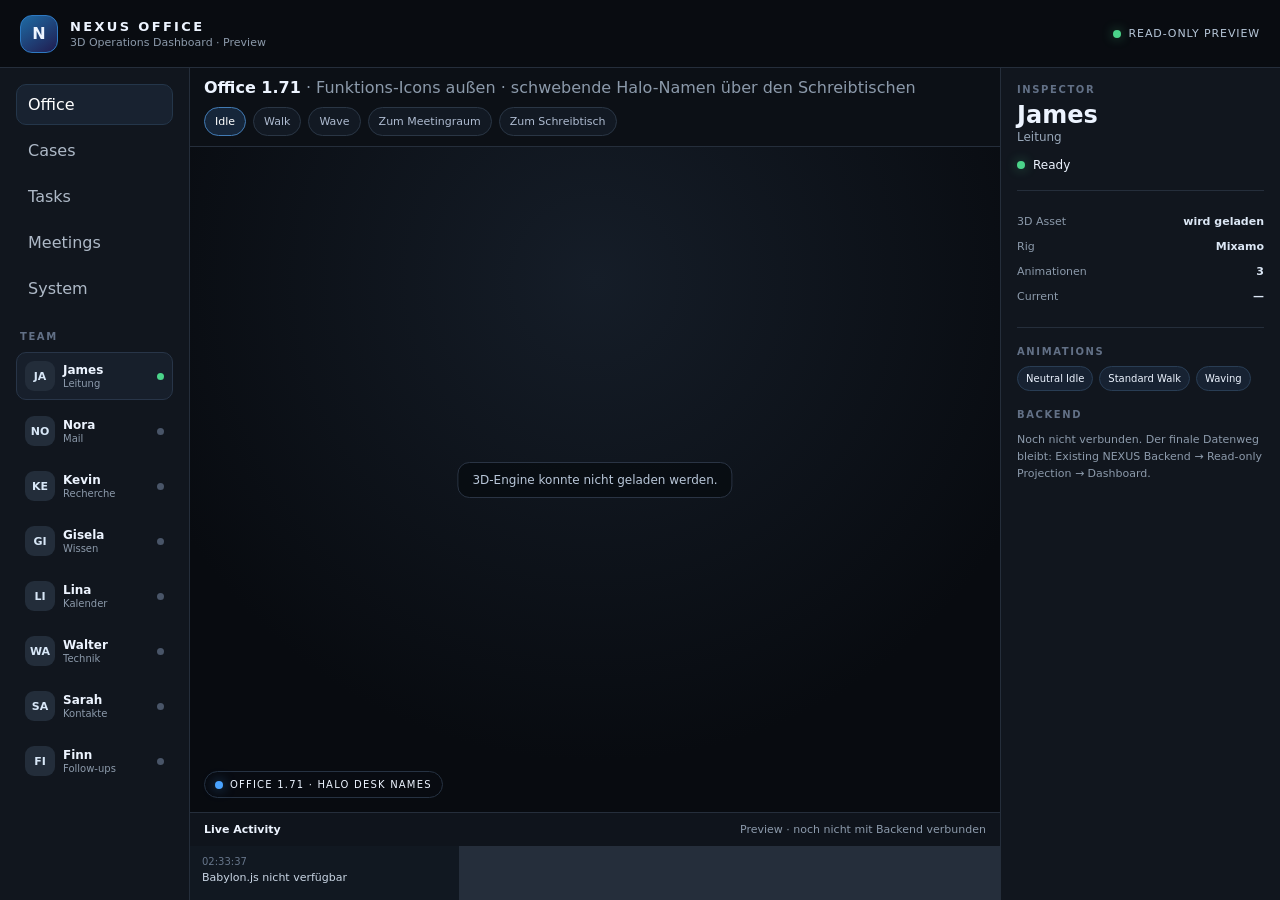
==== v17.html @ 591e938f "Office 1.71 hovering holographic desk names" ====
<!doctype html>
<html lang="de">
<head>
  <meta charset="utf-8" />
  <meta name="viewport" content="width=device-width,initial-scale=1,viewport-fit=cover" />
  <meta http-equiv="Cache-Control" content="no-cache, no-store, must-revalidate" />
  <meta http-equiv="Pragma" content="no-cache" />
  <meta http-equiv="Expires" content="0" />
  <title>NEXUS Office Dashboard 1.71</title>
  <link rel="stylesheet" href="./styles.css?v=171" />
</head>
<body>
  <div id="app">
    <header class="topbar">
      <div class="brand">
        <div class="brand-mark">N</div>
        <div>
          <div class="brand-title">NEXUS OFFICE</div>
          <div class="brand-sub">3D Operations Dashboard · Preview</div>
        </div>
      </div>
      <div class="top-status"><span class="dot ok"></span><span>READ-ONLY PREVIEW</span></div>
    </header>

    <div class="layout">
      <aside class="sidebar">
        <nav class="nav">
          <button class="nav-item active" data-view="office">Office</button>
          <button class="nav-item" data-view="cases">Cases</button>
          <button class="nav-item" data-view="tasks">Tasks</button>
          <button class="nav-item" data-view="meetings">Meetings</button>
          <button class="nav-item" data-view="system">System</button>
        </nav>
        <div class="team-title">TEAM</div>
        <div class="team-list" id="teamList"></div>
      </aside>

      <main class="stage-wrap">
        <div class="stage-toolbar">
          <div><strong id="viewTitle">Office 1.71</strong><span class="muted"> · Funktions-Icons außen · schwebende Halo-Namen über den Schreibtischen</span></div>
          <div class="scene-actions">
            <button id="idleBtn" class="chip active">Idle</button>
            <button id="walkBtn" class="chip">Walk</button>
            <button id="waveBtn" class="chip">Wave</button>
            <button id="meetingBtn" class="chip">Zum Meetingraum</button>
            <button id="deskBtn" class="chip">Zum Schreibtisch</button>
          </div>
        </div>

        <div class="scene-panel">
          <canvas id="officeCanvas" aria-label="3D NEXUS Office"></canvas>
          <div id="loading" class="loading">3D-Engine wird gestartet …</div>
          <div class="scene-badge"><span class="dot live"></span>OFFICE 1.71 · HALO DESK NAMES</div>
        </div>

        <section class="activity">
          <div class="activity-head"><strong>Live Activity</strong><span class="muted">Preview · noch nicht mit Backend verbunden</span></div>
          <div id="activityFeed" class="activity-feed"></div>
        </section>
      </main>

      <aside class="inspector">
        <div class="inspector-kicker">INSPECTOR</div>
        <h2 id="inspectorName">James</h2>
        <div class="role" id="inspectorRole">Leitung</div>
        <div class="status-row"><span class="dot ok"></span><span id="inspectorStatus">Ready</span></div>
        <div class="divider"></div>
        <div class="kv"><span>3D Asset</span><strong id="assetState">wird geladen</strong></div>
        <div class="kv"><span>Rig</span><strong>Mixamo</strong></div>
        <div class="kv"><span>Animationen</span><strong>3</strong></div>
        <div class="kv"><span>Current</span><strong id="currentAnim">—</strong></div>
        <div class="divider"></div>
        <div class="inspector-section"><div class="label">ANIMATIONS</div><div class="pill-row"><span class="pill">Neutral Idle</span><span class="pill">Standard Walk</span><span class="pill">Waving</span></div></div>
        <div class="inspector-section"><div class="label">BACKEND</div><p class="muted small">Noch nicht verbunden. Der finale Datenweg bleibt: Existing NEXUS Backend → Read-only Projection → Dashboard.</p></div>
      </aside>
    </div>
  </div>

  <script src="https://cdn.babylonjs.com/babylon.js"></script>
  <script src="https://cdn.babylonjs.com/loaders/babylonjs.loaders.min.js"></script>
  <script defer src="./animation-fix.js?v=171"></script>
  <script defer src="./app.js?v=171"></script>
  <script defer src="./sketch-layout-v17.js?v=171"></script>
</body>
</html>
---- styles.css ----
:root{
  color-scheme: dark;
  --bg:#0a0d12;
  --panel:#11161e;
  --panel2:#151c26;
  --line:#252e3b;
  --text:#edf4ff;
  --muted:#8c9aab;
  --accent:#4aa3ff;
  --accent2:#7c5cff;
  --ok:#4bd48a;
  --warn:#f6c85f;
}
*{box-sizing:border-box}
html,body{margin:0;background:var(--bg);color:var(--text);font-family:Inter,ui-sans-serif,system-ui,-apple-system,BlinkMacSystemFont,"SF Pro Display","Segoe UI",sans-serif}
body{min-height:100vh}
button{font:inherit}
#app{min-height:100vh;display:flex;flex-direction:column}
.topbar{
  height:68px;display:flex;align-items:center;justify-content:space-between;
  padding:0 20px;border-bottom:1px solid var(--line);
  background:rgba(10,13,18,.94);backdrop-filter:blur(18px)
}
.brand{display:flex;align-items:center;gap:12px}
.brand-mark{
  width:38px;height:38px;border:1px solid #2e79c2;border-radius:12px;
  display:grid;place-items:center;font-weight:800;background:linear-gradient(145deg,#1e6ba4,#201b4f)
}
.brand-title{font-size:13px;font-weight:800;letter-spacing:.18em}
.brand-sub{font-size:11px;color:var(--muted);margin-top:2px}
.top-status{display:flex;gap:8px;align-items:center;color:#b7c7d9;font-size:11px;letter-spacing:.08em}
.dot{width:8px;height:8px;border-radius:50%;display:inline-block;background:#596474}
.dot.ok{background:var(--ok);box-shadow:0 0 12px rgba(75,212,138,.45)}
.dot.live{background:var(--accent);box-shadow:0 0 12px rgba(74,163,255,.5)}
.layout{display:grid;grid-template-columns:190px minmax(0,1fr) 280px;flex:1;min-height:0}
.sidebar,.inspector{background:var(--panel);padding:16px;border-color:var(--line)}
.sidebar{border-right:1px solid var(--line)}
.inspector{border-left:1px solid var(--line)}
.nav{display:grid;gap:5px}
.nav-item{text-align:left;border:1px solid transparent;background:transparent;color:#aeb9c7;padding:10px 11px;border-radius:10px;cursor:pointer}
.nav-item.active{color:white;background:#182230;border-color:#24364a}
.team-title,.inspector-kicker,.label{color:#627086;font-size:10px;font-weight:800;letter-spacing:.16em}
.team-title{margin:22px 4px 10px}
.team-list{display:grid;gap:7px}
.person{display:grid;grid-template-columns:30px 1fr auto;align-items:center;gap:8px;padding:8px;border:1px solid transparent;border-radius:10px;cursor:pointer}
.person:hover,.person.selected{background:#171f2b;border-color:#283548}
.avatar{width:30px;height:30px;border-radius:9px;display:grid;place-items:center;background:#232d3a;color:#d8e7f7;font-size:11px;font-weight:800}
.person-name{font-size:12px;font-weight:700}
.person-role{font-size:10px;color:var(--muted);margin-top:1px}
.person-state{width:7px;height:7px;border-radius:50%;background:#495568}
.person-state.ready{background:var(--ok)}
.stage-wrap{min-width:0;display:flex;flex-direction:column;background:#0c1016}
.stage-toolbar{min-height:54px;padding:10px 14px;display:flex;align-items:center;justify-content:space-between;border-bottom:1px solid var(--line);gap:10px;flex-wrap:wrap}
.scene-actions{display:flex;gap:7px;flex-wrap:wrap}
.chip{border:1px solid #2a3645;background:#121923;color:#aebbd0;padding:7px 10px;border-radius:999px;cursor:pointer;font-size:11px}
.chip:hover,.chip.active{border-color:#427bb4;color:#fff;background:#16263a}
.scene-panel{position:relative;min-height:560px;flex:1;background:radial-gradient(circle at 50% 20%,#151d28,#080b10 72%)}
#officeCanvas{display:block;width:100%;height:100%;min-height:560px;touch-action:none}
.loading{position:absolute;left:50%;top:50%;transform:translate(-50%,-50%);padding:10px 14px;border:1px solid #2a3444;background:rgba(8,12,17,.84);border-radius:12px;color:#b9c7d9;font-size:12px}
.scene-badge{position:absolute;left:14px;bottom:14px;background:rgba(8,12,17,.78);border:1px solid #263242;border-radius:999px;padding:7px 10px;font-size:10px;letter-spacing:.12em;display:flex;gap:7px;align-items:center}
.activity{border-top:1px solid var(--line);background:#0f141c}
.activity-head{display:flex;justify-content:space-between;padding:10px 14px;font-size:11px}
.activity-feed{display:grid;grid-template-columns:repeat(3,minmax(0,1fr));gap:1px;background:var(--line)}
.activity-item{background:#111821;padding:10px 12px;min-height:54px}
.activity-time{font-size:10px;color:#66758a}
.activity-text{font-size:11px;margin-top:4px;color:#c9d5e4}
.muted{color:var(--muted)}
.small{font-size:11px;line-height:1.55}
.inspector h2{font-size:24px;margin:6px 0 0}
.role{color:#98a7b9;font-size:12px;margin-top:1px}
.status-row{display:flex;align-items:center;gap:8px;margin-top:14px;font-size:12px}
.divider{height:1px;background:var(--line);margin:18px 0}
.kv{display:flex;justify-content:space-between;gap:10px;font-size:11px;padding:6px 0}
.kv span{color:var(--muted)}
.kv strong{font-weight:700;color:#dce7f5}
.inspector-section{margin-top:18px}
.pill-row{display:flex;flex-wrap:wrap;gap:6px;margin-top:9px}
.pill{font-size:10px;padding:6px 8px;border-radius:999px;background:#172232;border:1px solid #293d54}
@media (max-width:980px){
  .layout{grid-template-columns:150px minmax(0,1fr)}
  .inspector{display:none}
}
@media (max-width:700px){
  .topbar{height:auto;min-height:64px;padding:12px}
  .brand-sub{display:none}
  .layout{display:block}
  .sidebar{border-right:none;border-bottom:1px solid var(--line);padding:10px}
  .nav{display:flex;overflow-x:auto}
  .nav-item{white-space:nowrap}
  .team-title,.team-list{display:none}
  .stage-toolbar{align-items:flex-start}
  .scene-panel,#officeCanvas{min-height:470px}
  .activity-feed{grid-template-columns:1fr}
}
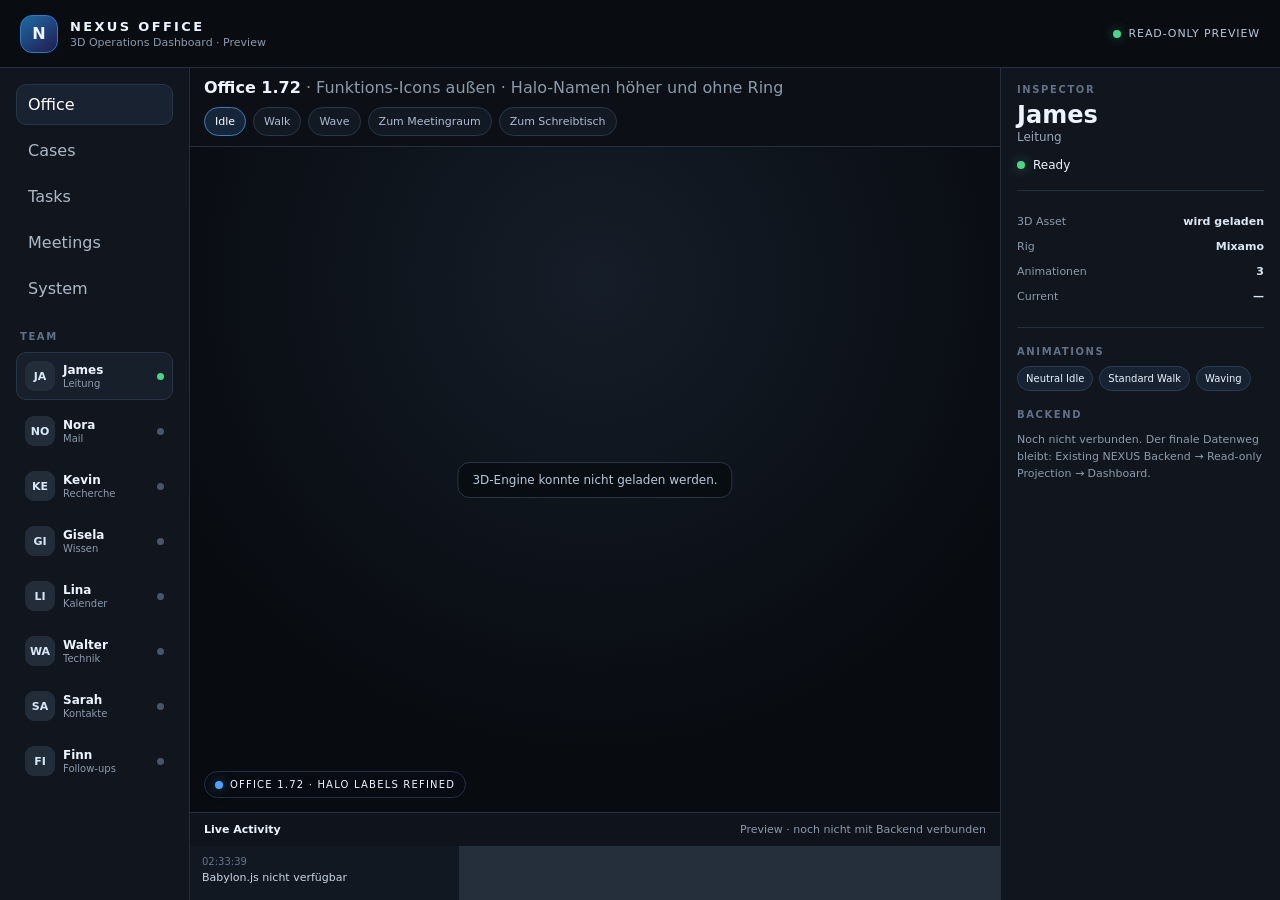
==== commit fae7f708: "Office 1.72 raise halo names and remove ring" ====
--- a/v17.html
+++ b/v17.html
@@ -6,8 +6,8 @@
   <meta http-equiv="Cache-Control" content="no-cache, no-store, must-revalidate" />
   <meta http-equiv="Pragma" content="no-cache" />
   <meta http-equiv="Expires" content="0" />
-  <title>NEXUS Office Dashboard 1.71</title>
-  <link rel="stylesheet" href="./styles.css?v=171" />
+  <title>NEXUS Office Dashboard 1.72</title>
+  <link rel="stylesheet" href="./styles.css?v=172" />
 </head>
 <body>
   <div id="app">
@@ -37,7 +37,7 @@
 
       <main class="stage-wrap">
         <div class="stage-toolbar">
-          <div><strong id="viewTitle">Office 1.71</strong><span class="muted"> · Funktions-Icons außen · schwebende Halo-Namen über den Schreibtischen</span></div>
+          <div><strong id="viewTitle">Office 1.72</strong><span class="muted"> · Funktions-Icons außen · Halo-Namen höher und ohne Ring</span></div>
           <div class="scene-actions">
             <button id="idleBtn" class="chip active">Idle</button>
             <button id="walkBtn" class="chip">Walk</button>
@@ -50,7 +50,7 @@
         <div class="scene-panel">
           <canvas id="officeCanvas" aria-label="3D NEXUS Office"></canvas>
           <div id="loading" class="loading">3D-Engine wird gestartet …</div>
-          <div class="scene-badge"><span class="dot live"></span>OFFICE 1.71 · HALO DESK NAMES</div>
+          <div class="scene-badge"><span class="dot live"></span>OFFICE 1.72 · HALO LABELS REFINED</div>
         </div>
 
         <section class="activity">
@@ -78,8 +78,8 @@
 
   <script src="https://cdn.babylonjs.com/babylon.js"></script>
   <script src="https://cdn.babylonjs.com/loaders/babylonjs.loaders.min.js"></script>
-  <script defer src="./animation-fix.js?v=171"></script>
-  <script defer src="./app.js?v=171"></script>
-  <script defer src="./sketch-layout-v17.js?v=171"></script>
+  <script defer src="./animation-fix.js?v=172"></script>
+  <script defer src="./app.js?v=172"></script>
+  <script defer src="./sketch-layout-v17.js?v=172"></script>
 </body>
 </html>
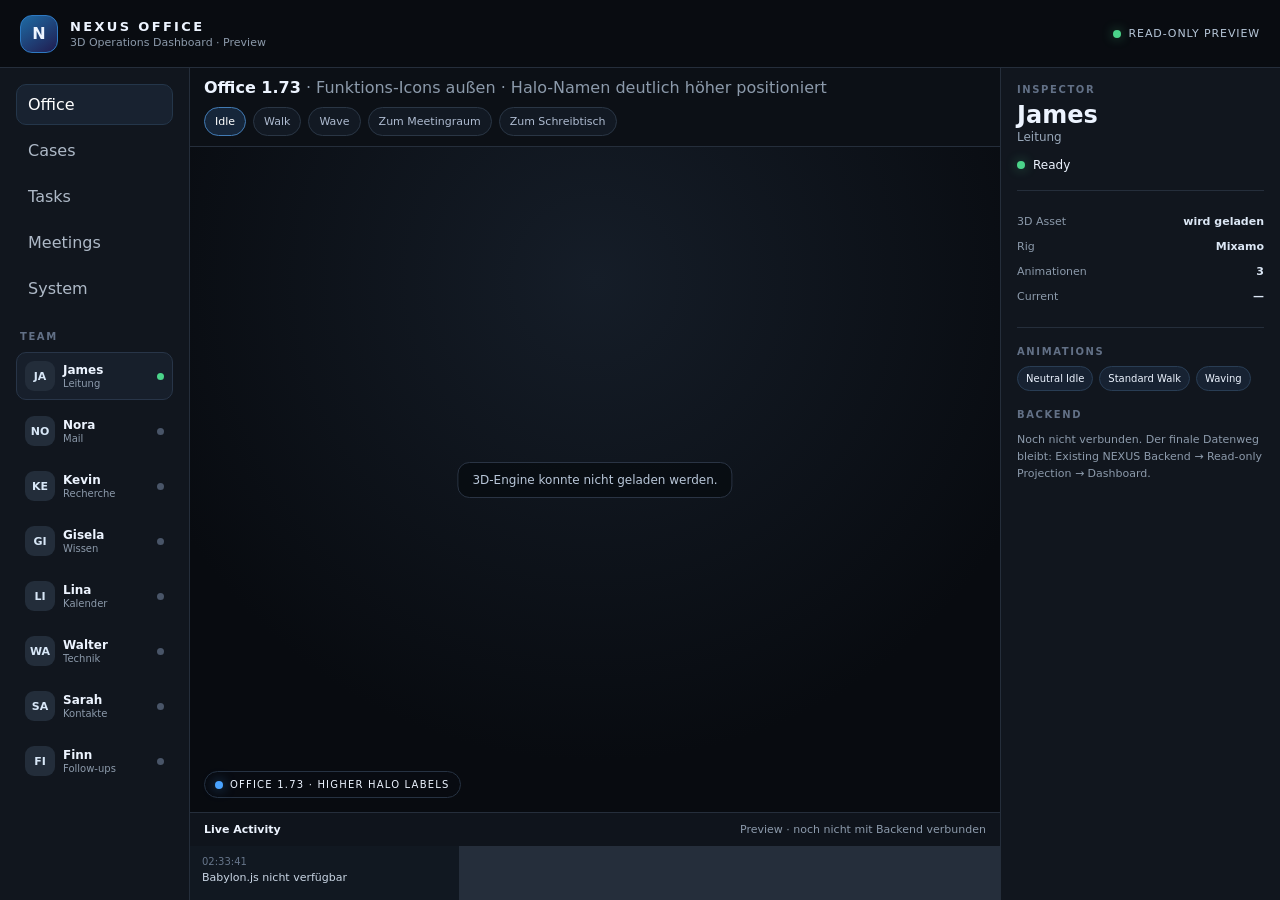
==== commit ff87fef1: "Office 1.73 raise halo labels higher" ====
--- a/v17.html
+++ b/v17.html
@@ -6,8 +6,8 @@
   <meta http-equiv="Cache-Control" content="no-cache, no-store, must-revalidate" />
   <meta http-equiv="Pragma" content="no-cache" />
   <meta http-equiv="Expires" content="0" />
-  <title>NEXUS Office Dashboard 1.72</title>
-  <link rel="stylesheet" href="./styles.css?v=172" />
+  <title>NEXUS Office Dashboard 1.73</title>
+  <link rel="stylesheet" href="./styles.css?v=173" />
 </head>
 <body>
   <div id="app">
@@ -37,7 +37,7 @@
 
       <main class="stage-wrap">
         <div class="stage-toolbar">
-          <div><strong id="viewTitle">Office 1.72</strong><span class="muted"> · Funktions-Icons außen · Halo-Namen höher und ohne Ring</span></div>
+          <div><strong id="viewTitle">Office 1.73</strong><span class="muted"> · Funktions-Icons außen · Halo-Namen deutlich höher positioniert</span></div>
           <div class="scene-actions">
             <button id="idleBtn" class="chip active">Idle</button>
             <button id="walkBtn" class="chip">Walk</button>
@@ -50,7 +50,7 @@
         <div class="scene-panel">
           <canvas id="officeCanvas" aria-label="3D NEXUS Office"></canvas>
           <div id="loading" class="loading">3D-Engine wird gestartet …</div>
-          <div class="scene-badge"><span class="dot live"></span>OFFICE 1.72 · HALO LABELS REFINED</div>
+          <div class="scene-badge"><span class="dot live"></span>OFFICE 1.73 · HIGHER HALO LABELS</div>
         </div>
 
         <section class="activity">
@@ -78,8 +78,8 @@
 
   <script src="https://cdn.babylonjs.com/babylon.js"></script>
   <script src="https://cdn.babylonjs.com/loaders/babylonjs.loaders.min.js"></script>
-  <script defer src="./animation-fix.js?v=172"></script>
-  <script defer src="./app.js?v=172"></script>
-  <script defer src="./sketch-layout-v17.js?v=172"></script>
+  <script defer src="./animation-fix.js?v=173"></script>
+  <script defer src="./app.js?v=173"></script>
+  <script defer src="./sketch-layout-v17.js?v=173"></script>
 </body>
 </html>
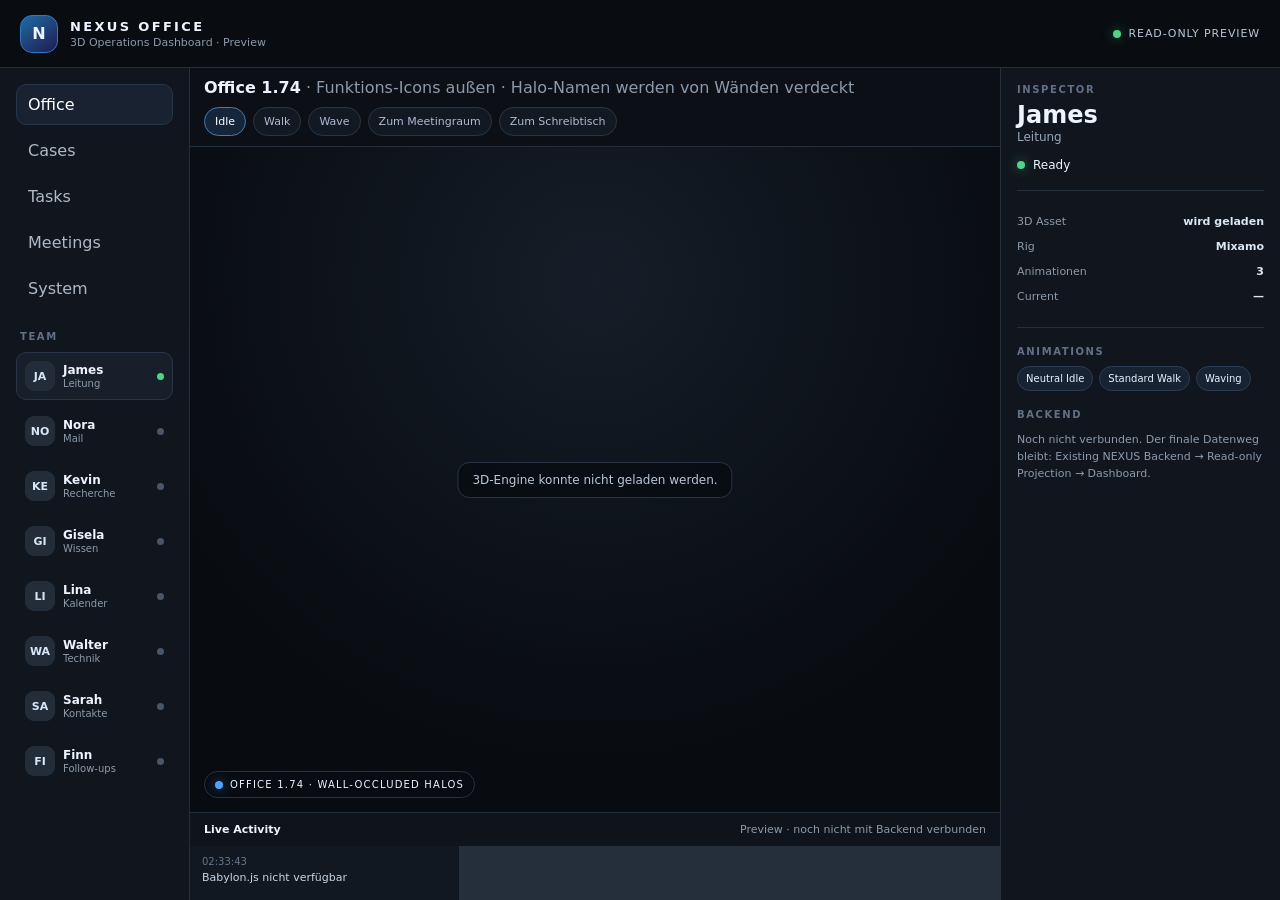
==== commit cc8bfaf3: "Office 1.74 occlude halo names behind walls" ====
--- a/v17.html
+++ b/v17.html
@@ -6,8 +6,8 @@
   <meta http-equiv="Cache-Control" content="no-cache, no-store, must-revalidate" />
   <meta http-equiv="Pragma" content="no-cache" />
   <meta http-equiv="Expires" content="0" />
-  <title>NEXUS Office Dashboard 1.73</title>
-  <link rel="stylesheet" href="./styles.css?v=173" />
+  <title>NEXUS Office Dashboard 1.74</title>
+  <link rel="stylesheet" href="./styles.css?v=174" />
 </head>
 <body>
   <div id="app">
@@ -37,7 +37,7 @@
 
       <main class="stage-wrap">
         <div class="stage-toolbar">
-          <div><strong id="viewTitle">Office 1.73</strong><span class="muted"> · Funktions-Icons außen · Halo-Namen deutlich höher positioniert</span></div>
+          <div><strong id="viewTitle">Office 1.74</strong><span class="muted"> · Funktions-Icons außen · Halo-Namen werden von Wänden verdeckt</span></div>
           <div class="scene-actions">
             <button id="idleBtn" class="chip active">Idle</button>
             <button id="walkBtn" class="chip">Walk</button>
@@ -50,7 +50,7 @@
         <div class="scene-panel">
           <canvas id="officeCanvas" aria-label="3D NEXUS Office"></canvas>
           <div id="loading" class="loading">3D-Engine wird gestartet …</div>
-          <div class="scene-badge"><span class="dot live"></span>OFFICE 1.73 · HIGHER HALO LABELS</div>
+          <div class="scene-badge"><span class="dot live"></span>OFFICE 1.74 · WALL-OCCLUDED HALOS</div>
         </div>
 
         <section class="activity">
@@ -78,8 +78,8 @@
 
   <script src="https://cdn.babylonjs.com/babylon.js"></script>
   <script src="https://cdn.babylonjs.com/loaders/babylonjs.loaders.min.js"></script>
-  <script defer src="./animation-fix.js?v=173"></script>
-  <script defer src="./app.js?v=173"></script>
-  <script defer src="./sketch-layout-v17.js?v=173"></script>
+  <script defer src="./animation-fix.js?v=174"></script>
+  <script defer src="./app.js?v=174"></script>
+  <script defer src="./sketch-layout-v17.js?v=174"></script>
 </body>
 </html>
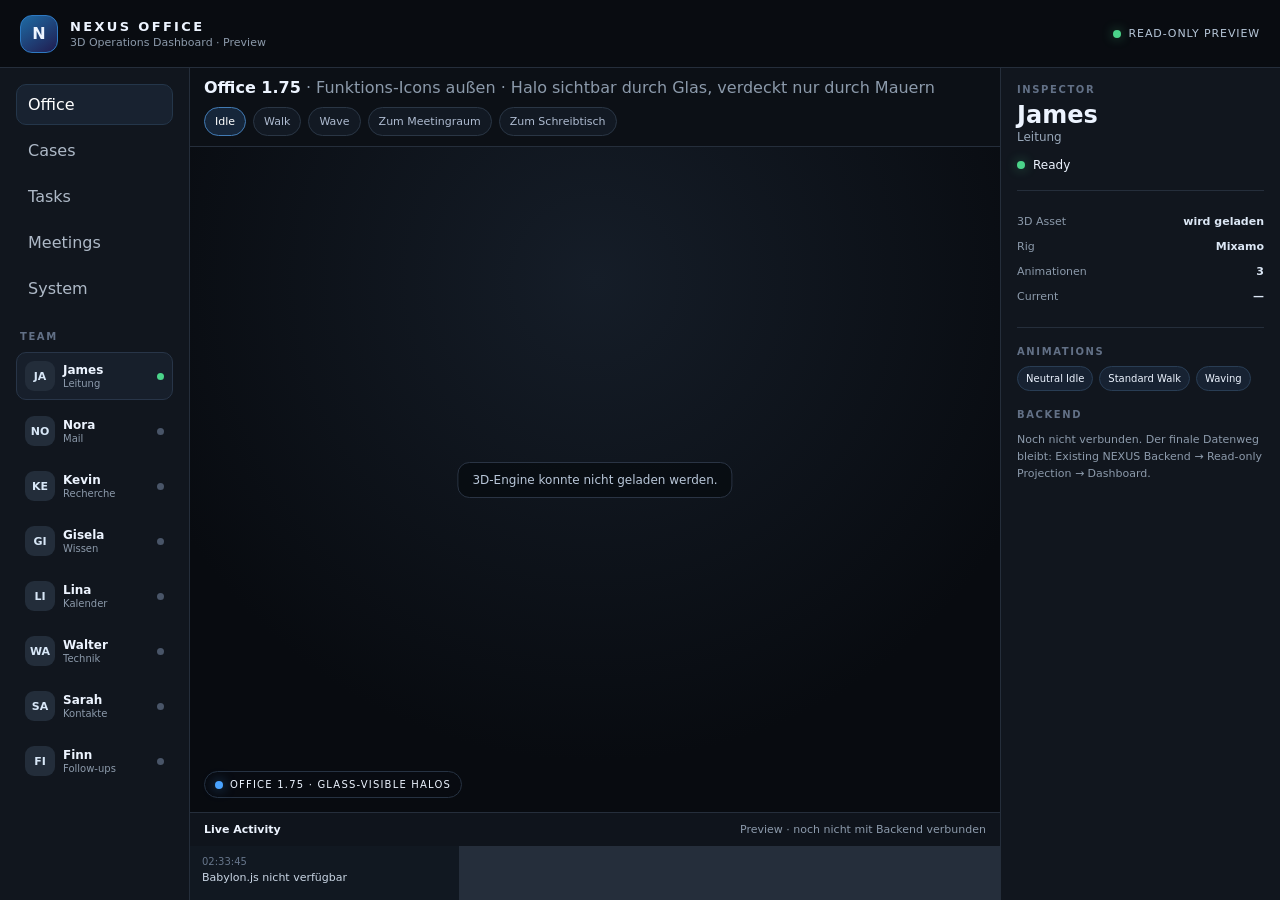
==== commit 9c593d94: "Office 1.75 allow halo visibility through glass" ====
--- a/v17.html
+++ b/v17.html
@@ -6,8 +6,8 @@
   <meta http-equiv="Cache-Control" content="no-cache, no-store, must-revalidate" />
   <meta http-equiv="Pragma" content="no-cache" />
   <meta http-equiv="Expires" content="0" />
-  <title>NEXUS Office Dashboard 1.74</title>
-  <link rel="stylesheet" href="./styles.css?v=174" />
+  <title>NEXUS Office Dashboard 1.75</title>
+  <link rel="stylesheet" href="./styles.css?v=175" />
 </head>
 <body>
   <div id="app">
@@ -37,7 +37,7 @@
 
       <main class="stage-wrap">
         <div class="stage-toolbar">
-          <div><strong id="viewTitle">Office 1.74</strong><span class="muted"> · Funktions-Icons außen · Halo-Namen werden von Wänden verdeckt</span></div>
+          <div><strong id="viewTitle">Office 1.75</strong><span class="muted"> · Funktions-Icons außen · Halo sichtbar durch Glas, verdeckt nur durch Mauern</span></div>
           <div class="scene-actions">
             <button id="idleBtn" class="chip active">Idle</button>
             <button id="walkBtn" class="chip">Walk</button>
@@ -50,7 +50,7 @@
         <div class="scene-panel">
           <canvas id="officeCanvas" aria-label="3D NEXUS Office"></canvas>
           <div id="loading" class="loading">3D-Engine wird gestartet …</div>
-          <div class="scene-badge"><span class="dot live"></span>OFFICE 1.74 · WALL-OCCLUDED HALOS</div>
+          <div class="scene-badge"><span class="dot live"></span>OFFICE 1.75 · GLASS-VISIBLE HALOS</div>
         </div>
 
         <section class="activity">
@@ -78,8 +78,8 @@
 
   <script src="https://cdn.babylonjs.com/babylon.js"></script>
   <script src="https://cdn.babylonjs.com/loaders/babylonjs.loaders.min.js"></script>
-  <script defer src="./animation-fix.js?v=174"></script>
-  <script defer src="./app.js?v=174"></script>
-  <script defer src="./sketch-layout-v17.js?v=174"></script>
+  <script defer src="./animation-fix.js?v=175"></script>
+  <script defer src="./app.js?v=175"></script>
+  <script defer src="./sketch-layout-v17.js?v=175"></script>
 </body>
 </html>
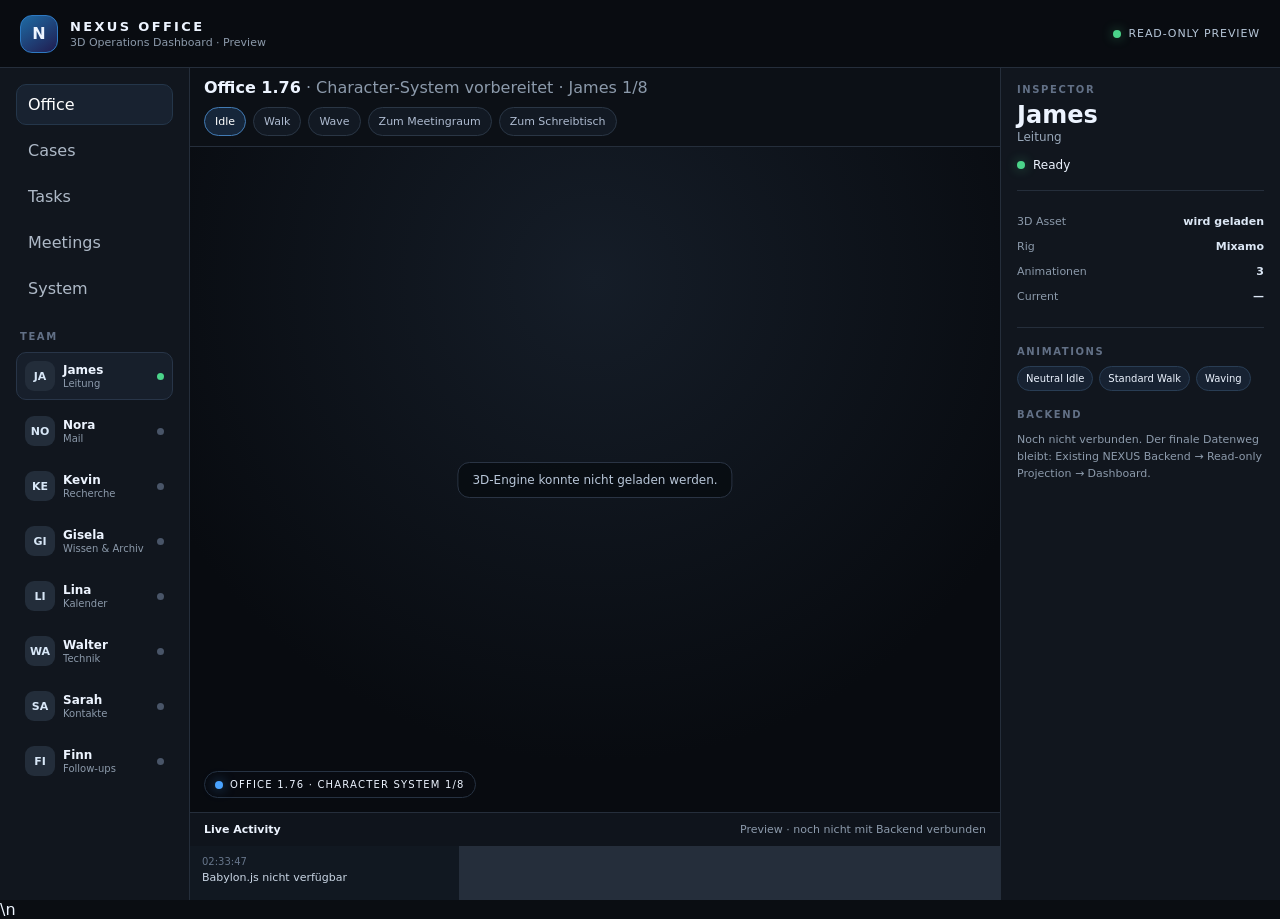
==== commit eaa1bc0d: "Office 1.76 establish unified 8-character system" ====
--- a/v17.html
+++ b/v17.html
@@ -6,8 +6,8 @@
   <meta http-equiv="Cache-Control" content="no-cache, no-store, must-revalidate" />
   <meta http-equiv="Pragma" content="no-cache" />
   <meta http-equiv="Expires" content="0" />
-  <title>NEXUS Office Dashboard 1.75</title>
-  <link rel="stylesheet" href="./styles.css?v=175" />
+  <title>NEXUS Office Dashboard 1.76</title>
+  <link rel="stylesheet" href="./styles.css?v=176" />
 </head>
 <body>
   <div id="app">
@@ -37,7 +37,7 @@
 
       <main class="stage-wrap">
         <div class="stage-toolbar">
-          <div><strong id="viewTitle">Office 1.75</strong><span class="muted"> · Funktions-Icons außen · Halo sichtbar durch Glas, verdeckt nur durch Mauern</span></div>
+          <div><strong id="viewTitle">Office 1.76</strong><span class="muted"> · Character-System vorbereitet · James 1/8</span></div>
           <div class="scene-actions">
             <button id="idleBtn" class="chip active">Idle</button>
             <button id="walkBtn" class="chip">Walk</button>
@@ -50,7 +50,7 @@
         <div class="scene-panel">
           <canvas id="officeCanvas" aria-label="3D NEXUS Office"></canvas>
           <div id="loading" class="loading">3D-Engine wird gestartet …</div>
-          <div class="scene-badge"><span class="dot live"></span>OFFICE 1.75 · GLASS-VISIBLE HALOS</div>
+          <div class="scene-badge"><span class="dot live"></span>OFFICE 1.76 · CHARACTER SYSTEM 1/8</div>
         </div>
 
         <section class="activity">
@@ -78,8 +78,8 @@
 
   <script src="https://cdn.babylonjs.com/babylon.js"></script>
   <script src="https://cdn.babylonjs.com/loaders/babylonjs.loaders.min.js"></script>
-  <script defer src="./animation-fix.js?v=175"></script>
-  <script defer src="./app.js?v=175"></script>
-  <script defer src="./sketch-layout-v17.js?v=175"></script>
+  <script defer src="./animation-fix.js?v=176"></script>\n  <script defer src="./character-system.js?v=176"></script>
+  <script defer src="./app.js?v=176"></script>
+  <script defer src="./sketch-layout-v17.js?v=176"></script>
 </body>
 </html>
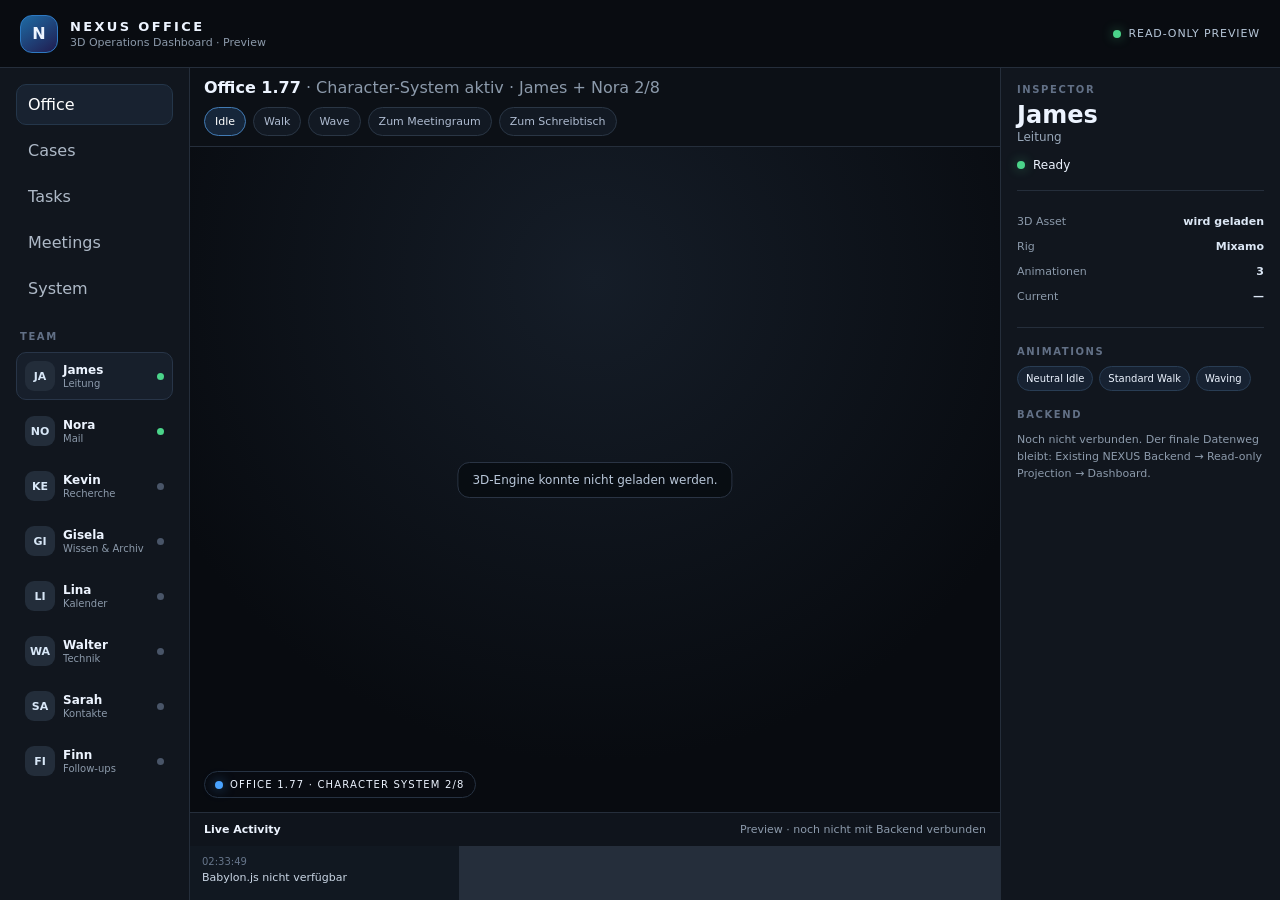
==== commit fb89906b: "Office 1.77 add Nora as character 2 of 8" ====
--- a/v17.html
+++ b/v17.html
@@ -6,8 +6,8 @@
   <meta http-equiv="Cache-Control" content="no-cache, no-store, must-revalidate" />
   <meta http-equiv="Pragma" content="no-cache" />
   <meta http-equiv="Expires" content="0" />
-  <title>NEXUS Office Dashboard 1.76</title>
-  <link rel="stylesheet" href="./styles.css?v=176" />
+  <title>NEXUS Office Dashboard 1.77</title>
+  <link rel="stylesheet" href="./styles.css?v=177" />
 </head>
 <body>
   <div id="app">
@@ -37,7 +37,7 @@
 
       <main class="stage-wrap">
         <div class="stage-toolbar">
-          <div><strong id="viewTitle">Office 1.76</strong><span class="muted"> · Character-System vorbereitet · James 1/8</span></div>
+          <div><strong id="viewTitle">Office 1.77</strong><span class="muted"> · Character-System aktiv · James + Nora 2/8</span></div>
           <div class="scene-actions">
             <button id="idleBtn" class="chip active">Idle</button>
             <button id="walkBtn" class="chip">Walk</button>
@@ -50,7 +50,7 @@
         <div class="scene-panel">
           <canvas id="officeCanvas" aria-label="3D NEXUS Office"></canvas>
           <div id="loading" class="loading">3D-Engine wird gestartet …</div>
-          <div class="scene-badge"><span class="dot live"></span>OFFICE 1.76 · CHARACTER SYSTEM 1/8</div>
+          <div class="scene-badge"><span class="dot live"></span>OFFICE 1.77 · CHARACTER SYSTEM 2/8</div>
         </div>
 
         <section class="activity">
@@ -78,8 +78,9 @@
 
   <script src="https://cdn.babylonjs.com/babylon.js"></script>
   <script src="https://cdn.babylonjs.com/loaders/babylonjs.loaders.min.js"></script>
-  <script defer src="./animation-fix.js?v=176"></script>\n  <script defer src="./character-system.js?v=176"></script>
-  <script defer src="./app.js?v=176"></script>
-  <script defer src="./sketch-layout-v17.js?v=176"></script>
+  <script defer src="./animation-fix.js?v=177"></script>
+  <script defer src="./character-system.js?v=177"></script>
+  <script defer src="./app.js?v=177"></script>
+  <script defer src="./sketch-layout-v17.js?v=177"></script>
 </body>
 </html>
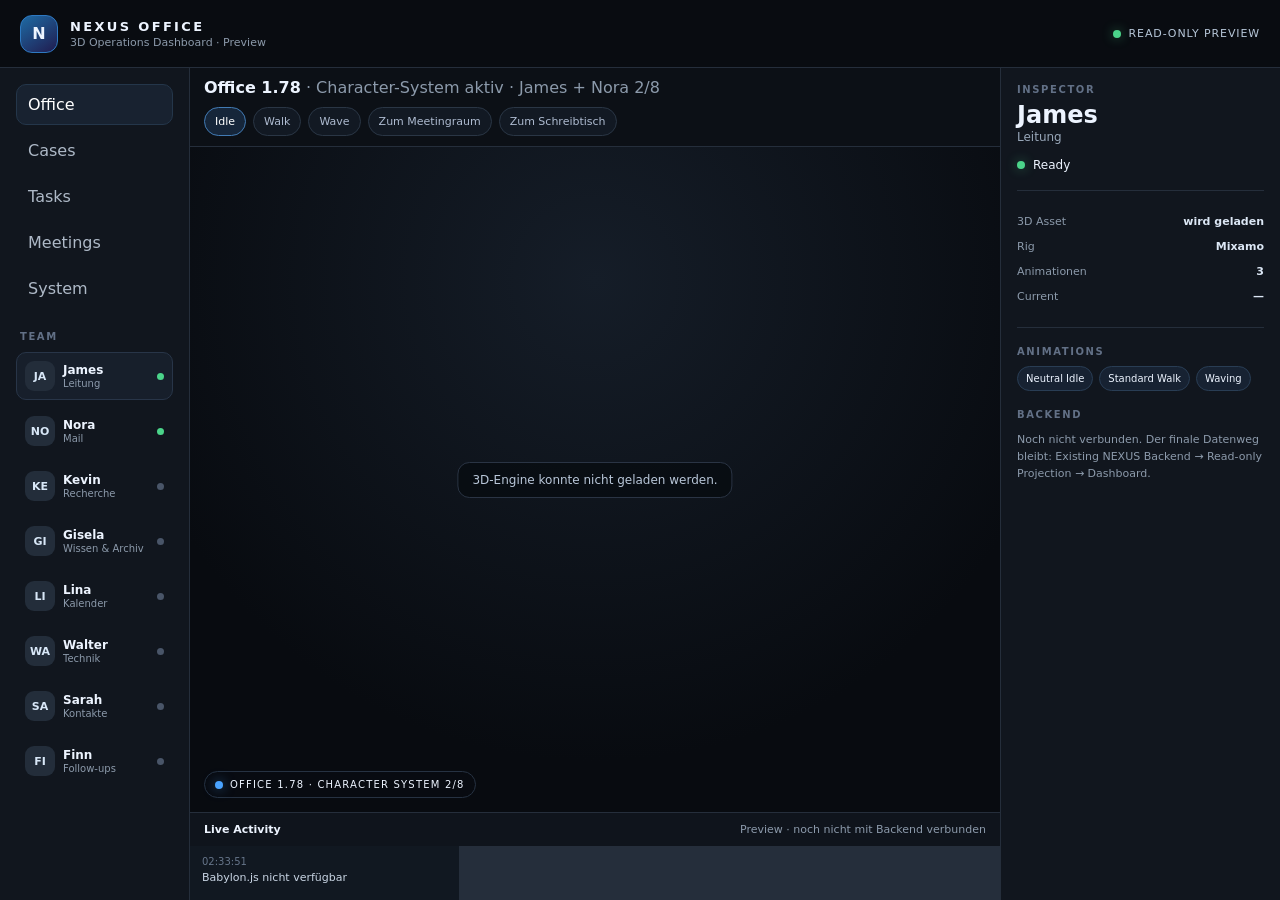
==== commit 25c4fd45: "Office 1.78 scale Nora to match team proportions" ====
--- a/v17.html
+++ b/v17.html
@@ -6,8 +6,8 @@
   <meta http-equiv="Cache-Control" content="no-cache, no-store, must-revalidate" />
   <meta http-equiv="Pragma" content="no-cache" />
   <meta http-equiv="Expires" content="0" />
-  <title>NEXUS Office Dashboard 1.77</title>
-  <link rel="stylesheet" href="./styles.css?v=177" />
+  <title>NEXUS Office Dashboard 1.78</title>
+  <link rel="stylesheet" href="./styles.css?v=178" />
 </head>
 <body>
   <div id="app">
@@ -37,7 +37,7 @@
 
       <main class="stage-wrap">
         <div class="stage-toolbar">
-          <div><strong id="viewTitle">Office 1.77</strong><span class="muted"> · Character-System aktiv · James + Nora 2/8</span></div>
+          <div><strong id="viewTitle">Office 1.78</strong><span class="muted"> · Character-System aktiv · James + Nora 2/8</span></div>
           <div class="scene-actions">
             <button id="idleBtn" class="chip active">Idle</button>
             <button id="walkBtn" class="chip">Walk</button>
@@ -50,7 +50,7 @@
         <div class="scene-panel">
           <canvas id="officeCanvas" aria-label="3D NEXUS Office"></canvas>
           <div id="loading" class="loading">3D-Engine wird gestartet …</div>
-          <div class="scene-badge"><span class="dot live"></span>OFFICE 1.77 · CHARACTER SYSTEM 2/8</div>
+          <div class="scene-badge"><span class="dot live"></span>OFFICE 1.78 · CHARACTER SYSTEM 2/8</div>
         </div>
 
         <section class="activity">
@@ -78,9 +78,9 @@
 
   <script src="https://cdn.babylonjs.com/babylon.js"></script>
   <script src="https://cdn.babylonjs.com/loaders/babylonjs.loaders.min.js"></script>
-  <script defer src="./animation-fix.js?v=177"></script>
-  <script defer src="./character-system.js?v=177"></script>
-  <script defer src="./app.js?v=177"></script>
-  <script defer src="./sketch-layout-v17.js?v=177"></script>
+  <script defer src="./animation-fix.js?v=178"></script>
+  <script defer src="./character-system.js?v=178"></script>
+  <script defer src="./app.js?v=178"></script>
+  <script defer src="./sketch-layout-v17.js?v=178"></script>
 </body>
 </html>
